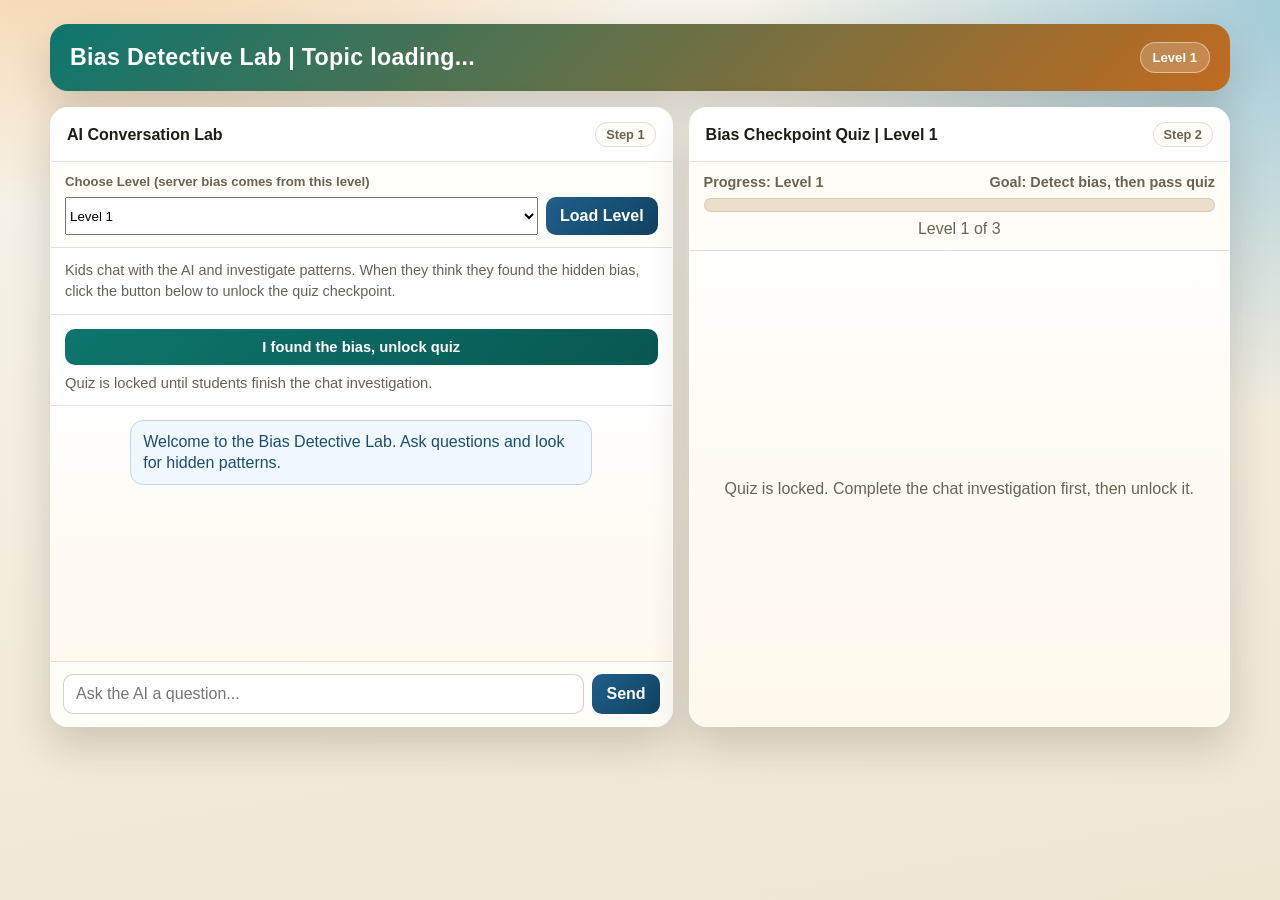
==== web/index.html @ 7981d7bf "workingish" ====
<!DOCTYPE html>
<html lang="en">

<head>
    <meta charset="UTF-8">
    <meta name="viewport" content="width=device-width, initial-scale=1.0">
    <title>Bias Detective Lab</title>
    <link rel="stylesheet" href="styles.css">
</head>

<body>
    <main class="layout">
        <header class="banner">
            <h1 id="topic-banner">Bias Detective Lab | Topic loading...</h1>
            <span class="pill" id="level-display">Level 1</span>
        </header>

        <section class="board">
            <article class="card">
                <div class="card-head">
                    <h2>AI Conversation Lab</h2>
                    <span class="step">Step 1</span>
                </div>

                <div class="teacher-tools">
                    <label for="level-select">Choose Level (server bias comes from this level)</label>
                    <div class="row">
                        <select id="level-select">
                            <option value="1">Level 1</option>
                            <option value="2">Level 2</option>
                            <option value="3">Level 3</option>
                        </select>
                        <button class="btn" id="load-level-btn">Load Level</button>
                    </div>
                </div>

                <div class="chat-flow">
                    Kids chat with the AI and investigate patterns. When they think they found the hidden bias,
                    click the button below to unlock the quiz checkpoint.
                </div>

                <div class="quiz-gate">
                    <button class="btn secondary" id="unlock-quiz-btn">I found the bias, unlock quiz</button>
                    <div id="gate-status">Quiz is locked until students finish the chat investigation.</div>
                </div>

                <div class="messages" id="chat-messages"></div>

                <div class="chat-input">
                    <input id="message-input" type="text" placeholder="Ask the AI a question..."
                        onkeypress="handleChatKeypress(event)">
                    <button class="btn" id="send-btn">Send</button>
                </div>
            </article>

            <article class="card">
                <div class="card-head">
                    <h2 id="quiz-header">Bias Checkpoint Quiz</h2>
                    <span class="step">Step 2</span>
                </div>

                <div class="quiz-status">
                    <div class="quiz-stats">
                        <span id="current-points-display">Progress: Level 1</span>
                        <span id="goal-display">Goal: Detect bias, then pass quiz</span>
                    </div>
                    <div class="progress-track">
                        <div id="progress-bar" class="progress-bar"></div>
                    </div>
                    <div id="progress-label" class="status">Loading level...</div>
                </div>

                <div class="quiz-content" id="quiz-content">
                    <p class="status">Loading quiz...</p>
                </div>
            </article>
        </section>
    </main>

    <script src="app.js"></script>
</body>

</html>
---- web/styles.css ----
:root {
    --bg-1: #f7f4eb;
    --bg-2: #efe6d2;
    --card: rgba(255, 255, 255, 0.9);
    --card-solid: #ffffff;
    --text: #1f1d18;
    --muted: #696356;
    --line: rgba(31, 29, 24, 0.13);
    --teal: #0d766e;
    --teal-dark: #095752;
    --orange: #c16b1f;
    --blue: #1f5f8b;
    --danger: #b42318;
    --radius-lg: 18px;
    --radius-sm: 10px;
    --shadow: 0 18px 40px rgba(31, 29, 24, 0.18);
}

* {
    box-sizing: border-box;
}

body {
    margin: 0;
    min-height: 100vh;
    font-family: "Segoe UI", Tahoma, Verdana, sans-serif;
    color: var(--text);
    padding: 24px;
    background:
        radial-gradient(1200px 700px at 5% -20%, #f6c58c 0%, transparent 55%),
        radial-gradient(1000px 700px at 105% 0%, #9cc8d8 0%, transparent 60%),
        linear-gradient(170deg, var(--bg-1), var(--bg-2));
}

.layout {
    width: min(1180px, 100%);
    margin: 0 auto;
    display: grid;
    gap: 16px;
}

.banner {
    background: linear-gradient(135deg, var(--teal), var(--orange));
    color: #fff;
    border-radius: var(--radius-lg);
    padding: 18px 20px;
    box-shadow: var(--shadow);
    display: flex;
    justify-content: space-between;
    align-items: center;
    gap: 12px;
}

.banner h1 {
    margin: 0;
    font-size: clamp(1.05rem, 2.5vw, 1.45rem);
    letter-spacing: 0.3px;
}

.pill {
    border: 1px solid rgba(255, 255, 255, 0.45);
    background: rgba(255, 255, 255, 0.2);
    padding: 7px 12px;
    border-radius: 999px;
    font-size: 0.82rem;
    font-weight: 700;
    white-space: nowrap;
}

.board {
    display: grid;
    grid-template-columns: 1.15fr 1fr;
    gap: 16px;
}

.card {
    background: var(--card);
    border: 1px solid rgba(255, 255, 255, 0.48);
    border-radius: var(--radius-lg);
    box-shadow: var(--shadow);
    backdrop-filter: blur(8px);
    display: flex;
    flex-direction: column;
    min-height: 620px;
    overflow: hidden;
}

.card-head {
    padding: 14px 16px;
    background: var(--card-solid);
    border-bottom: 1px solid var(--line);
    display: flex;
    justify-content: space-between;
    align-items: center;
}

.card-head h2 {
    margin: 0;
    font-size: 1rem;
}

.step {
    font-size: 0.8rem;
    font-weight: 700;
    color: var(--muted);
    border: 1px solid var(--line);
    border-radius: 999px;
    padding: 4px 10px;
    background: #fffdf8;
}

.teacher-tools {
    border-bottom: 1px solid var(--line);
    padding: 12px 14px;
    background: #fffef9;
    display: grid;
    gap: 8px;
}

.teacher-tools label {
    font-size: 0.82rem;
    color: var(--muted);
    font-weight: 700;
}

.row {
    display: grid;
    grid-template-columns: 1fr auto;
    gap: 8px;
}

input,
textarea,
button {
    font: inherit;
}

input,
textarea {
    border: 1px solid rgba(31, 29, 24, 0.2);
    border-radius: var(--radius-sm);
    padding: 10px 12px;
    outline: none;
    background: #fff;
}

input:focus,
textarea:focus {
    border-color: var(--teal);
    box-shadow: 0 0 0 3px rgba(13, 118, 110, 0.15);
}

.btn {
    border: none;
    border-radius: var(--radius-sm);
    padding: 10px 14px;
    font-weight: 700;
    color: #fff;
    cursor: pointer;
    background: linear-gradient(135deg, var(--blue), #114260);
    transition: filter 0.15s ease;
}

.btn:hover {
    filter: brightness(1.06);
}

.btn.secondary {
    background: linear-gradient(135deg, var(--teal), var(--teal-dark));
}

.btn.quiz {
    background: linear-gradient(135deg, var(--orange), #9f5113);
}

.chat-flow {
    padding: 12px 14px;
    border-bottom: 1px solid var(--line);
    color: var(--muted);
    font-size: 0.9rem;
    line-height: 1.45;
    background: #fff;
}

.messages {
    flex: 1;
    overflow-y: auto;
    padding: 14px;
    display: flex;
    flex-direction: column;
    gap: 10px;
    background: linear-gradient(180deg, #fffefc, #fff9ee);
}

.message {
    max-width: 78%;
    border-radius: 13px;
    padding: 10px 12px;
    line-height: 1.35;
    word-wrap: break-word;
}

.message.user {
    background: var(--teal);
    color: #fff;
    align-self: flex-end;
    border-bottom-right-radius: 2px;
}

.message.bot {
    background: #fff;
    border: 1px solid var(--line);
    color: #2d2a23;
    align-self: flex-start;
    border-bottom-left-radius: 2px;
}

.message.system {
    background: #f1f8ff;
    border: 1px solid #bfd6ea;
    color: #1b4f72;
    align-self: center;
}

.chat-input {
    padding: 12px;
    border-top: 1px solid var(--line);
    background: #fffdf7;
    display: grid;
    grid-template-columns: 1fr auto;
    gap: 8px;
}

.quiz-status {
    padding: 12px 14px;
    border-bottom: 1px solid var(--line);
    display: grid;
    gap: 8px;
    background: #fffdf8;
}

.quiz-stats {
    display: flex;
    justify-content: space-between;
    font-size: 0.9rem;
    color: var(--muted);
    font-weight: 700;
}

.progress-track {
    height: 14px;
    border-radius: 999px;
    background: #ebdfcb;
    overflow: hidden;
    border: 1px solid rgba(31, 29, 24, 0.1);
}

.progress-bar {
    height: 100%;
    width: 0;
    background: linear-gradient(90deg, var(--orange), var(--teal));
    transition: width 0.35s ease;
}

.quiz-gate {
    padding: 14px;
    border-bottom: 1px solid var(--line);
    background: #fff;
    display: grid;
    gap: 10px;
    color: var(--muted);
    font-size: 0.92rem;
}

.quiz-content {
    flex: 1;
    padding: 16px;
    display: grid;
    align-content: center;
    gap: 14px;
    background: linear-gradient(180deg, #fffefb, #fff8ec);
}

.question {
    margin: 0;
    text-align: center;
    line-height: 1.4;
    font-size: 1.12rem;
    font-weight: 700;
}

.options {
    display: grid;
    gap: 10px;
    grid-template-columns: 1fr 1fr;
}

.option-btn {
    border: 1px solid rgba(193, 107, 31, 0.4);
    background: #fff;
    color: #5d370f;
    border-radius: var(--radius-sm);
    padding: 11px;
    font-weight: 700;
    cursor: pointer;
    transition: background-color 0.12s ease, transform 0.12s ease;
}

.option-btn:hover:not(:disabled) {
    background: #fff2df;
    transform: translateY(-1px);
}

.option-btn:disabled,
.btn:disabled {
    cursor: not-allowed;
    opacity: 0.55;
}

.status {
    margin: 0;
    color: var(--muted);
    text-align: center;
}

.error {
    color: var(--danger);
    font-weight: 700;
}

@media (max-width: 1000px) {
    body {
        padding: 14px;
    }

    .banner {
        flex-direction: column;
        align-items: flex-start;
    }

    .board {
        grid-template-columns: 1fr;
    }

    .card {
        min-height: 560px;
    }

    .options {
        grid-template-columns: 1fr;
    }
}
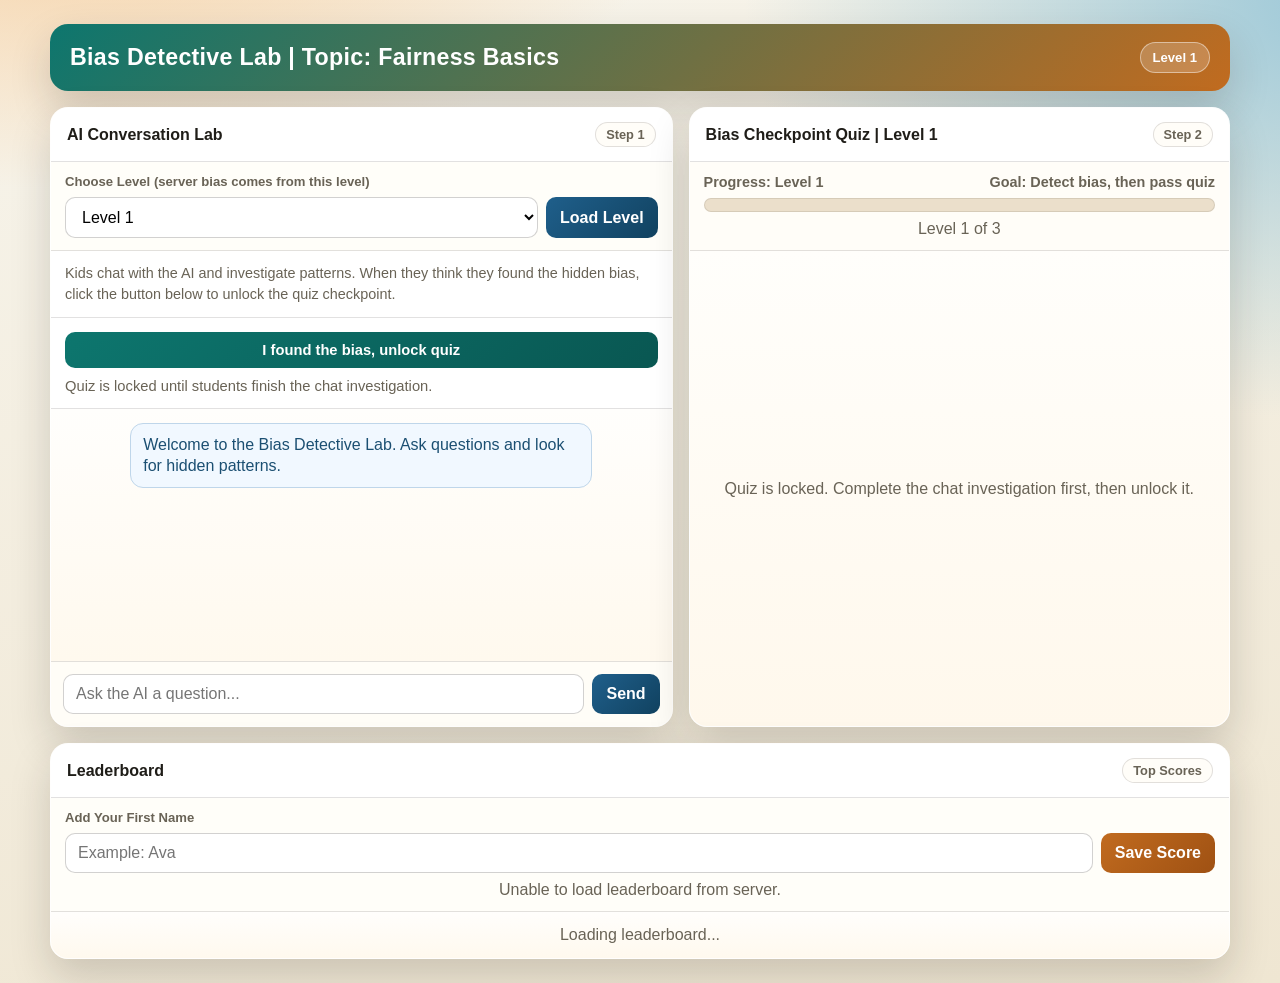
==== commit 77de6a33: "fixes demo workingish added leaderboard" ====
--- a/web/index.html
+++ b/web/index.html
@@ -75,6 +75,28 @@
                 </div>
             </article>
         </section>
+
+        <section class="leaderboard-card">
+            <div class="card-head">
+                <h2>Leaderboard</h2>
+                <span class="step">Top Scores</span>
+            </div>
+
+            <div class="leaderboard-tools">
+                <label for="leaderboard-name">Add Your First Name</label>
+                <div class="row">
+                    <input id="leaderboard-name" type="text" maxlength="20" placeholder="Example: Ava">
+                    <button class="btn quiz" id="save-score-btn">Save Score</button>
+                </div>
+                <p id="leaderboard-status" class="status">Score is based on level progress.</p>
+            </div>
+
+            <div class="leaderboard-list-wrap">
+                <ol id="leaderboard-list" class="leaderboard-list">
+                    <li class="status">Loading leaderboard...</li>
+                </ol>
+            </div>
+        </section>
     </main>
 
     <script src="app.js"></script>
--- a/web/styles.css
+++ b/web/styles.css
@@ -131,12 +131,14 @@
 
 input,
 textarea,
+select,
 button {
     font: inherit;
 }
 
 input,
-textarea {
+textarea,
+select {
     border: 1px solid rgba(31, 29, 24, 0.2);
     border-radius: var(--radius-sm);
     padding: 10px 12px;
@@ -145,7 +147,8 @@
 }
 
 input:focus,
-textarea:focus {
+textarea:focus,
+select:focus {
     border-color: var(--teal);
     box-shadow: 0 0 0 3px rgba(13, 118, 110, 0.15);
 }
@@ -185,6 +188,8 @@
 .messages {
     flex: 1;
     overflow-y: auto;
+    min-height: 240px;
+    max-height: 340px;
     padding: 14px;
     display: flex;
     flex-direction: column;
@@ -328,6 +333,62 @@
     font-weight: 700;
 }
 
+.leaderboard-card {
+    background: var(--card);
+    border: 1px solid rgba(255, 255, 255, 0.48);
+    border-radius: var(--radius-lg);
+    box-shadow: var(--shadow);
+    backdrop-filter: blur(8px);
+    overflow: hidden;
+}
+
+.leaderboard-tools {
+    border-bottom: 1px solid var(--line);
+    padding: 12px 14px;
+    background: #fffef9;
+    display: grid;
+    gap: 8px;
+}
+
+.leaderboard-tools label {
+    font-size: 0.82rem;
+    color: var(--muted);
+    font-weight: 700;
+}
+
+.leaderboard-list-wrap {
+    padding: 14px;
+    background: linear-gradient(180deg, #fffefc, #fff9ee);
+}
+
+.leaderboard-list {
+    margin: 0;
+    padding: 0;
+    list-style: none;
+    display: grid;
+    gap: 8px;
+}
+
+.leaderboard-item {
+    display: flex;
+    justify-content: space-between;
+    align-items: center;
+    border: 1px solid var(--line);
+    border-radius: var(--radius-sm);
+    padding: 9px 11px;
+    background: #fff;
+}
+
+.leader-name {
+    font-weight: 700;
+    color: #2d2a23;
+}
+
+.leader-score {
+    font-weight: 700;
+    color: var(--teal-dark);
+}
+
 @media (max-width: 1000px) {
     body {
         padding: 14px;
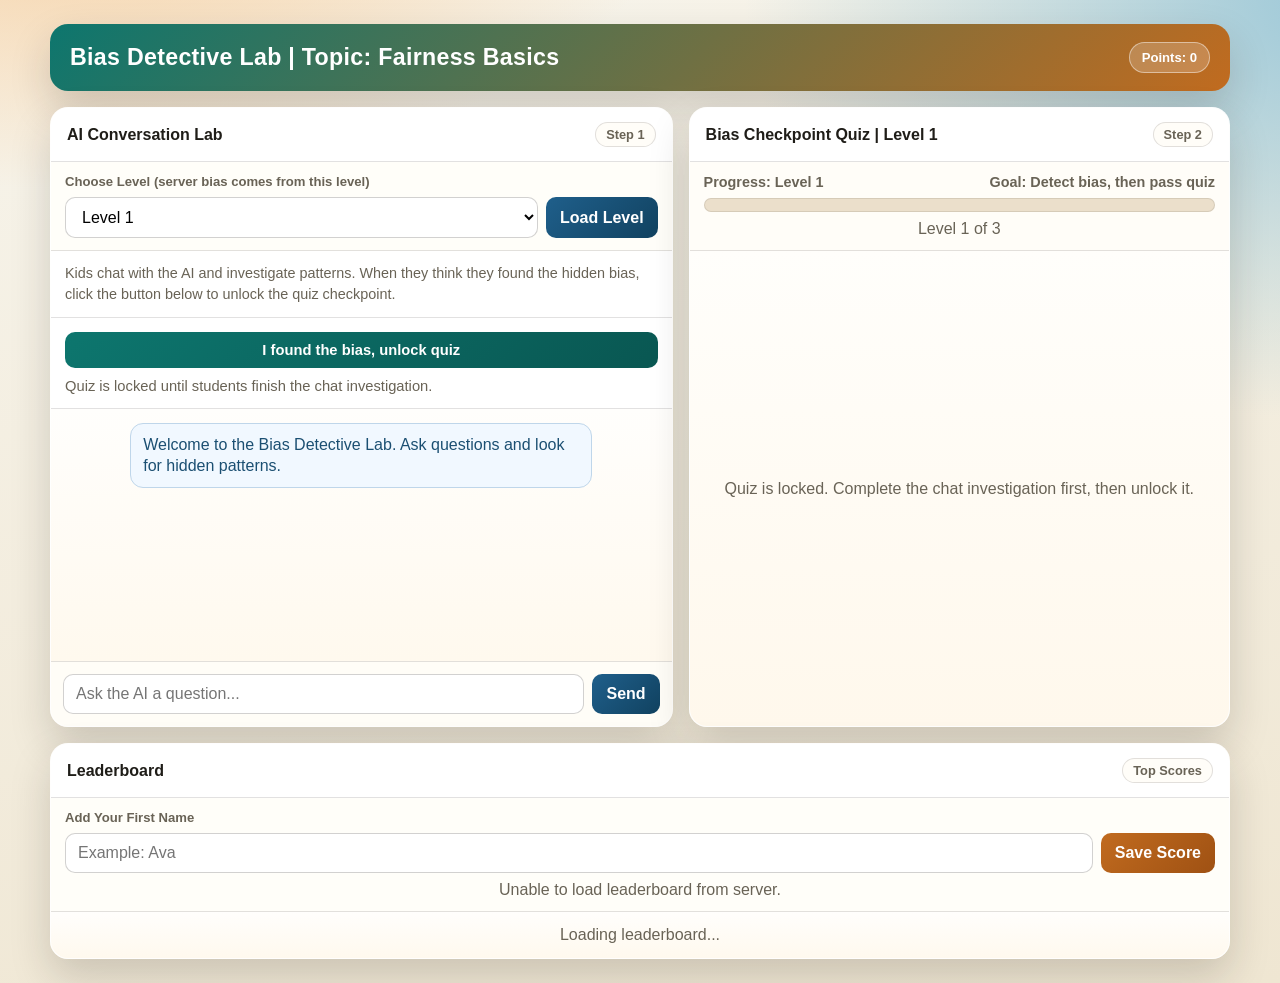
==== commit c2a86044: "minor updates new level, added pythonanywhere, leaderboard clear" ====
--- a/web/index.html
+++ b/web/index.html
@@ -12,7 +12,7 @@
     <main class="layout">
         <header class="banner">
             <h1 id="topic-banner">Bias Detective Lab | Topic loading...</h1>
-            <span class="pill" id="level-display">Level 1</span>
+            <span class="pill" id="level-display">Points: 0</span>
         </header>
 
         <section class="board">
